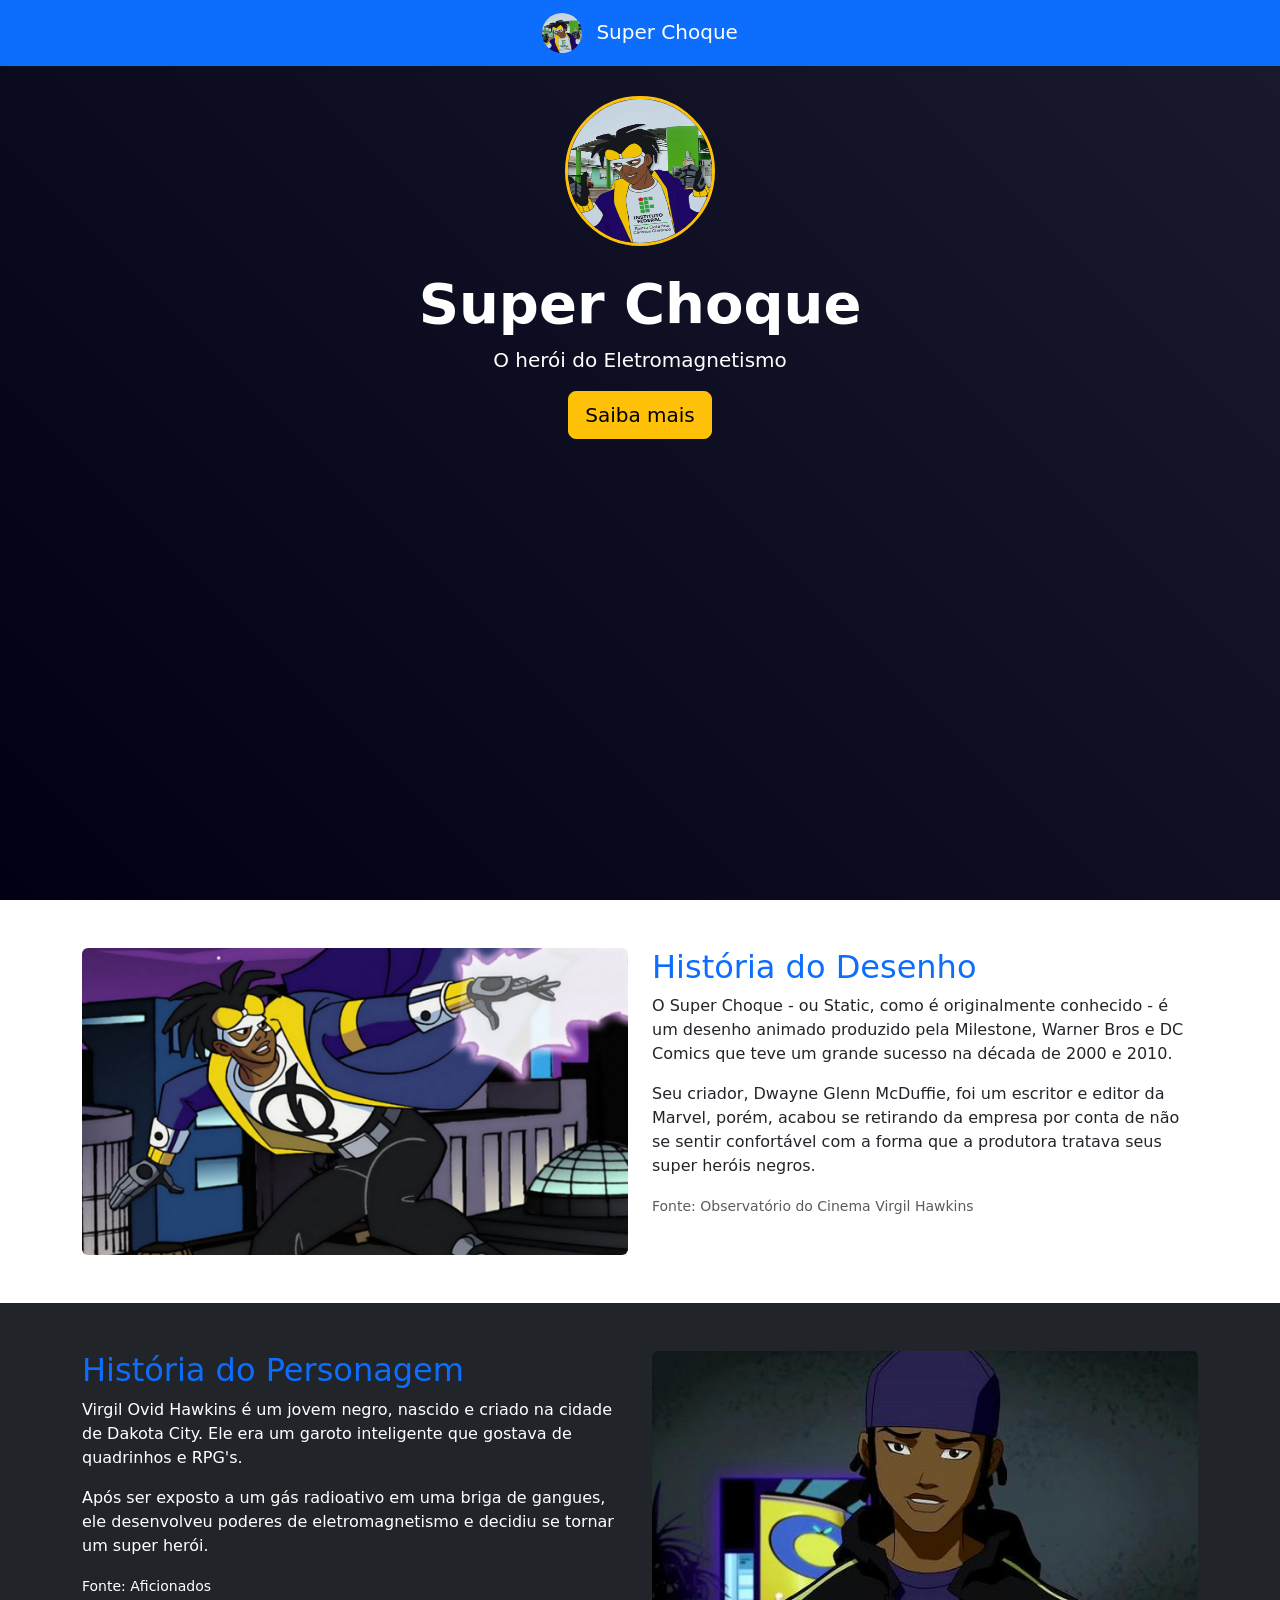
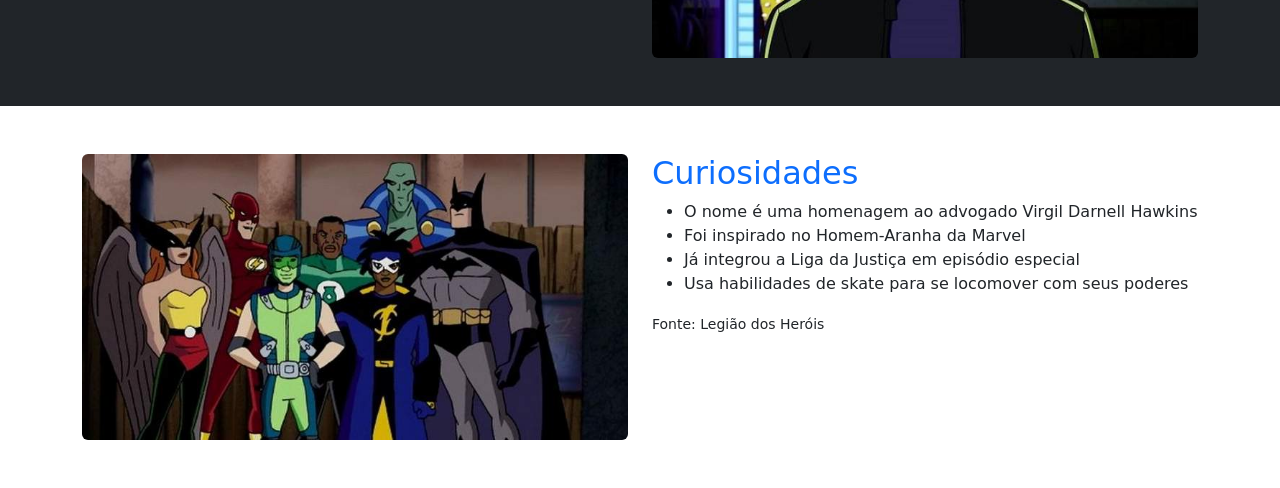
==== site_super_choque/index.html @ 977ff8c3 "commit 2 16/02/2026 pagina super choque" ====
<!doctype html>
<html lang="en">
  <head>
    <meta charset="utf-8">
    <meta name="viewport" content="width=device-width, initial-scale=1">
    <title>Site Super Choque</title>
    <link href="https://cdn.jsdelivr.net/npm/bootstrap@5.3.8/dist/css/bootstrap.min.css" rel="stylesheet" integrity="sha384-sRIl4kxILFvY47J16cr9ZwB07vP4J8+LH7qKQnuqkuIAvNWLzeN8tE5YBujZqJLB" crossorigin="anonymous">
    <link rel="stylesheet" href="../site_super_choque/css/style.css"/>
</head>
  <body>

    <!-- Menu de Navegação -->
    <nav class="navbar navbar-dark bg-primary fixed-top">
        <div class="container">
            <a class="navbar-brand mx-auto" href="#">
                <img src="../site_super_choque/img/icone_tela_principal.png" 
                width="40" 
                height="40" 
                alt="Super Choque" 
                class="rounded-circle me-2"/>
                Super Choque
            </a>
        </div>
    </nav>

    <!-- Seção Principal-->
    <header id="inicio" class="hero-section text-center text-white py-5">
        <div class="container mt-5">
            <img class="hero-image rounded-circle mb-4" src="../site_super_choque/img/icone_tela_principal.png" alt="Super Choque">
            <h1 class="display-4 fw-bold">Super Choque</h1>
            <p class="lead" href="#" class="btn btn-warning btn-lg">O herói do Eletromagnetismo</p>
            <a href="#" class="btn btn-warning btn-lg">Saiba mais</a>
        </div>
    </header>

    <!-- História do Desenho-->
    <main>
        <section id="historia" class="py-5">
            <div class="container">
                <div class="row">
                    <div class="col-6">
                        <img class="img-fluid rounded"
                        src="../site_super_choque/img/historia.jpg" alt="História Super Choque">
                    </div>
                    <div class="col-6">
                        <h2 class="text-primary">História do Desenho</h2>
                        <p>O Super Choque - ou Static, como é originalmente conhecido - é 
                            um desenho animado produzido pela Milestone, Warner Bros e DC 
                            Comics que teve um grande sucesso na década de 2000 e 2010.</p>

                        <p>Seu criador, Dwayne Glenn McDuffie, foi um escritor e editor da 
                            Marvel, porém, acabou se retirando da empresa por conta de não 
                            se sentir confortável com a forma que a produtora tratava seus 
                            super heróis negros.

                        </p>

                        <p class="text-muted">
                            <small>Fonte: Observatório do Cinema Virgil Hawkins</small>
                        </p>
                    </div>
                </div>
            </div>
        </section>
    

    <!-- História do Personagem-->
        <section id="personagem" class="bg-dark text-white py-5">
                <div class="container">
                    <div class="row">
                        <div class="col-6">
                            <h2 class="text-primary">História do Personagem</h2>
                            <p>Virgil Ovid Hawkins é um jovem negro, nascido e criado na cidade
                                 de Dakota City. Ele era um garoto inteligente que gostava de 
                                 quadrinhos e RPG's.</p>

                            <p>Após ser exposto a um gás radioativo em uma briga de gangues, 
                                ele desenvolveu poderes de eletromagnetismo e decidiu se tornar 
                                um super herói.
                            </p>
                            <p class="text-white">
                                <small>Fonte: Aficionados</small>
                            </p>
                        </div>
                        <div class="col-6">
                            <img class="img-fluid rounded"
                            src="../site_super_choque/img/historia2.jpg" alt="História do Personagem">
                        </div>
                    </div>
                </div>
        </section>

    <!-- Curiosidade -->

        <section id="Curiosidade" class="py-5">
                    <div class="container">
                        <div class="row">
                            <div class="col-6">
                                <img class="img-fluid rounded"
                                src="../site_super_choque/img/curiosidades.jpeg" alt="Curiosidade">
                            </div>
                            <div class="col-6">
                                <h2 class="text-primary">Curiosidades</h2>
                                <ul>
                                    <li>O nome é uma homenagem ao advogado Virgil Darnell Hawkins</li>
                                    <li>Foi inspirado no Homem-Aranha da Marvel</li>
                                    <li>Já integrou a Liga da Justiça em episódio especial</li>
                                    <li>Usa habilidades de skate para se locomover com seus poderes</li>
                                </ul>
                                
                                <p class="text-rounded">
                                    <small>Fonte: Legião dos Heróis</small>
                                </p>
                            </div>
                        </div>
                    </div>
            </section>


    <!-- Super Poder-->

            
            </main>

    <script src="https://cdn.jsdelivr.net/npm/bootstrap@5.3.8/dist/js/bootstrap.bundle.min.js" integrity="sha384-FKyoEForCGlyvwx9Hj09JcYn3nv7wiPVlz7YYwJrWVcXK/BmnVDxM+D2scQbITxI" crossorigin="anonymous"></script>
  </body>
</html>
---- site_super_choque/css/style.css ----
:root{
    --azul-escuro:#010115;
    --amarelo:#ffc107;
}

.hero-image {
    width: 150px;
    height: 150px;
    border: 3px solid var(--amarelo); 
}

.hero-section {
    background: linear-gradient(45deg, var(--azul-escuro), #1a1a2e);
    min-height: 100vh;
}
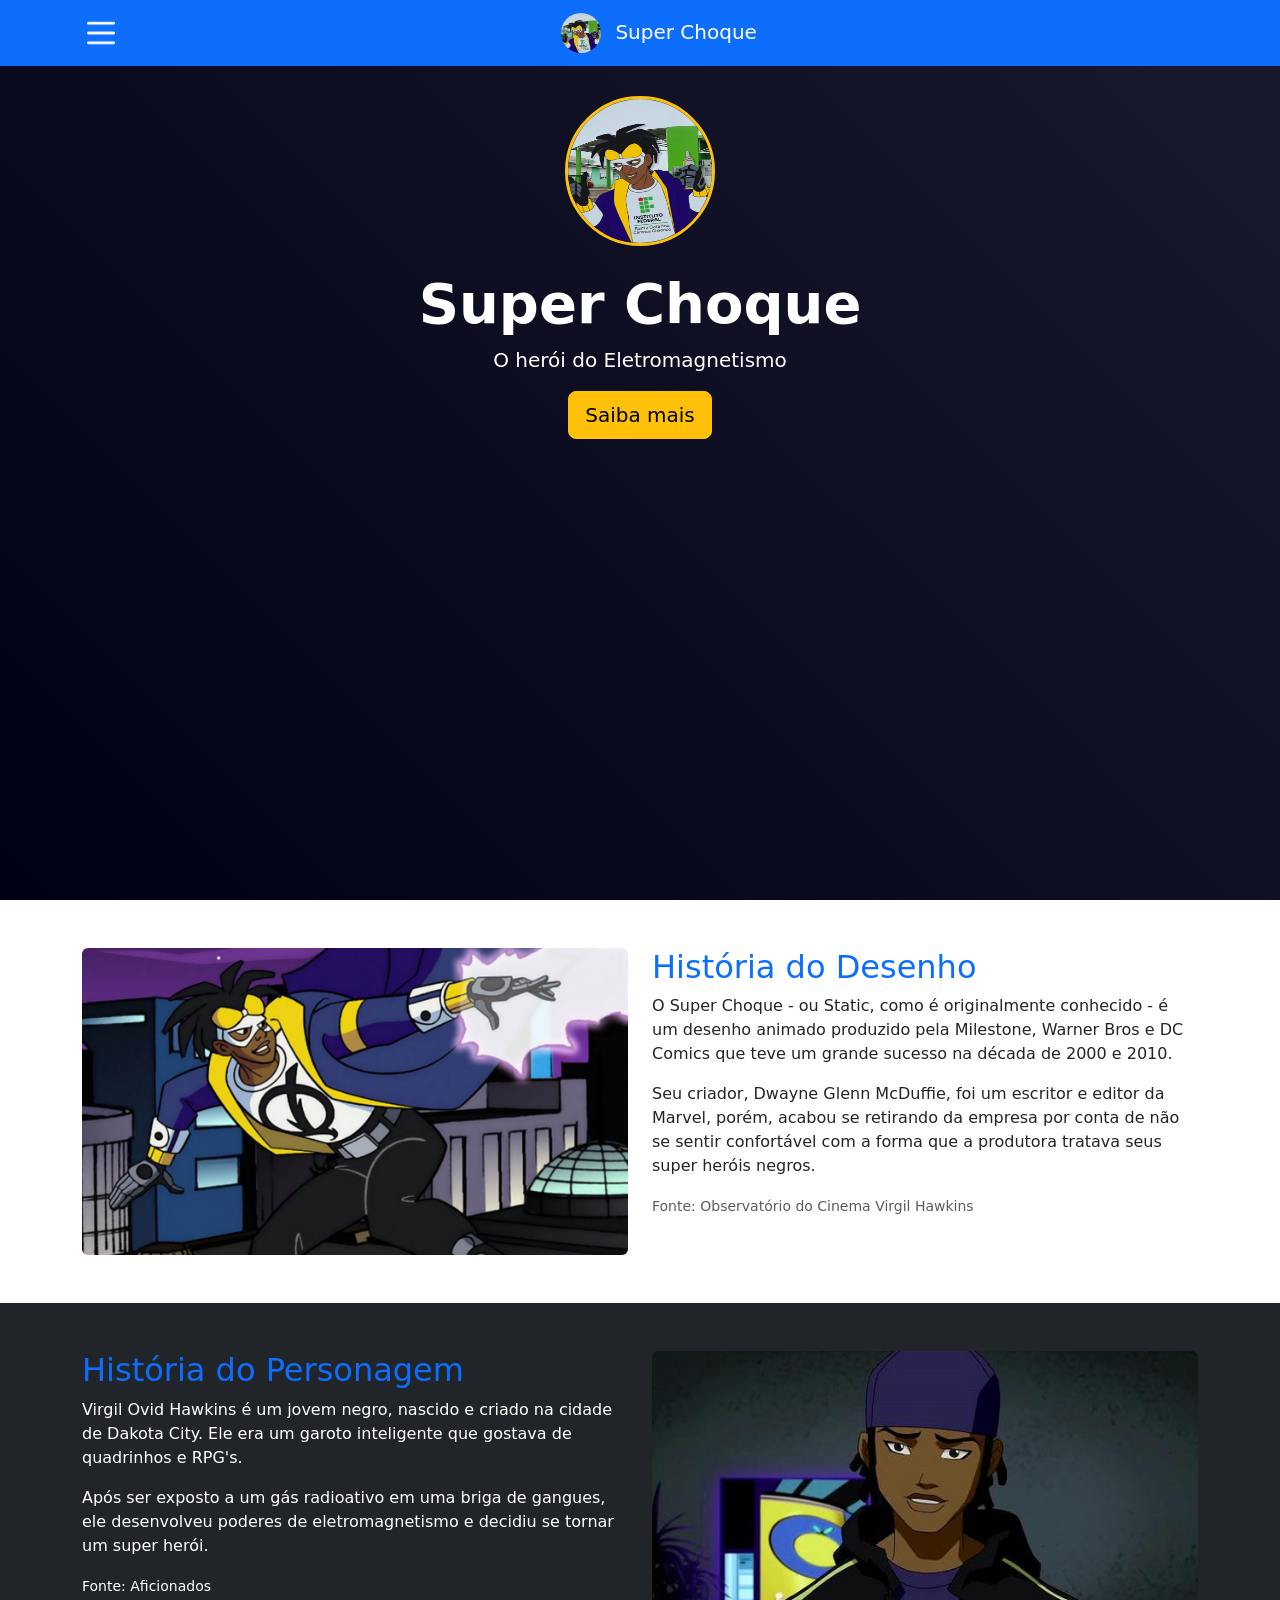
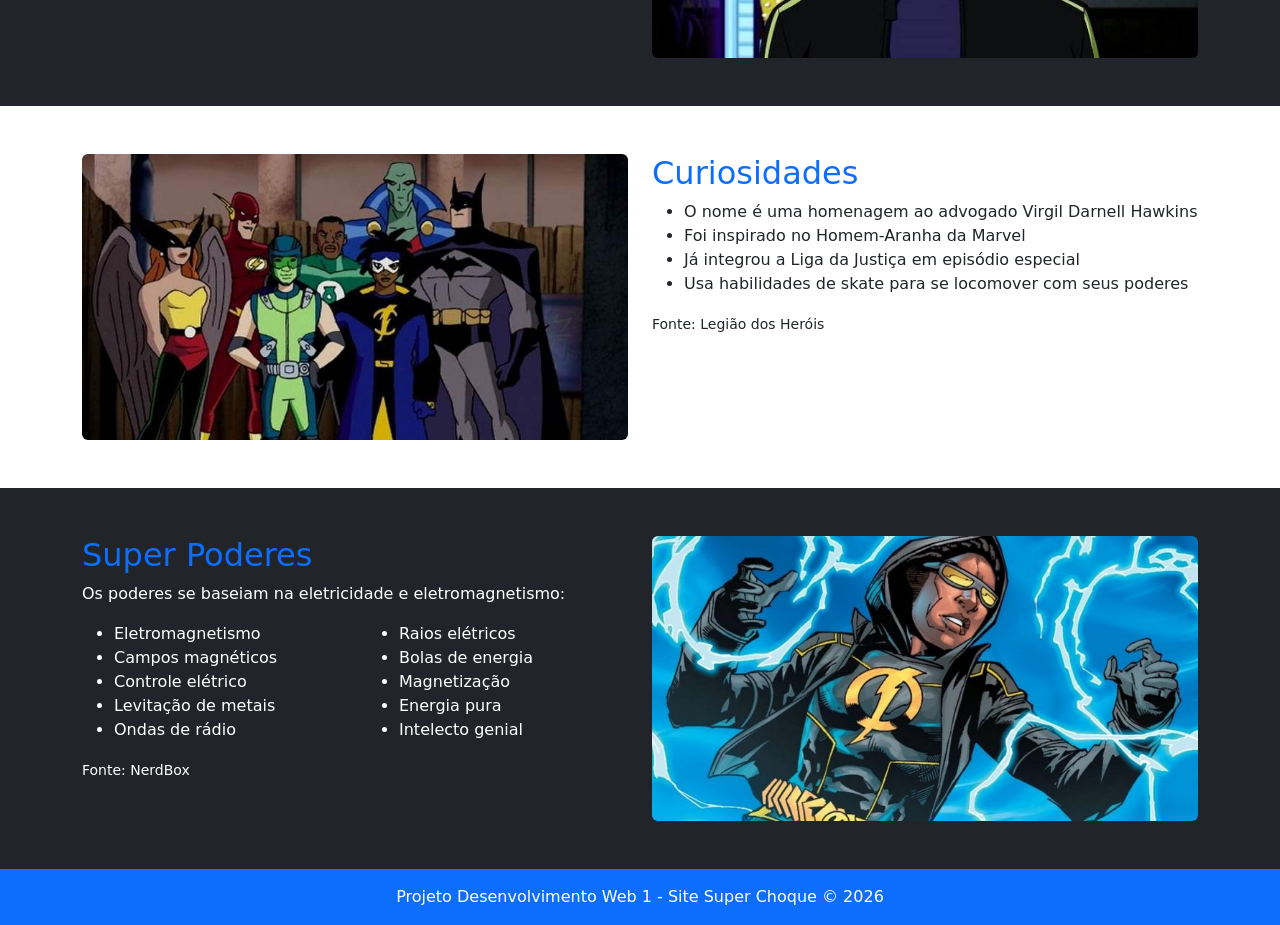
==== commit be62bac6: "commit 1" ====
--- a/site_super_choque/index.html
+++ b/site_super_choque/index.html
@@ -6,12 +6,28 @@
     <title>Site Super Choque</title>
     <link href="https://cdn.jsdelivr.net/npm/bootstrap@5.3.8/dist/css/bootstrap.min.css" rel="stylesheet" integrity="sha384-sRIl4kxILFvY47J16cr9ZwB07vP4J8+LH7qKQnuqkuIAvNWLzeN8tE5YBujZqJLB" crossorigin="anonymous">
     <link rel="stylesheet" href="../site_super_choque/css/style.css"/>
+    <script src="../site_super_choque/js/menu.js"></script>    
 </head>
   <body>
 
     <!-- Menu de Navegação -->
+
+    <div id="menu-lateral" class="menu-lateral">
+        <ul class="menu-itens">
+            <li><a href="#inicio">Início</a></li>
+            <li><a href="#historia">História</a></li>
+            <li><a href="#personagem">Personagem</a></li>
+            <li><a href="#curiosidade">Curiosidades</a></li>
+            <li><a href="#poderes">Poderes</a></li>
+        </ul>
+
+    </div>
+
     <nav class="navbar navbar-dark bg-primary fixed-top">
         <div class="container">
+            <button class="btn-menu" onclick="showMenu()">
+                <img id="img-menu" src="img/icon-hamburger-menu.png" width="28" height="28" alt="menu"/>
+            </button>
             <a class="navbar-brand mx-auto" href="#">
                 <img src="../site_super_choque/img/icone_tela_principal.png" 
                 width="40" 
@@ -29,7 +45,7 @@
             <img class="hero-image rounded-circle mb-4" src="../site_super_choque/img/icone_tela_principal.png" alt="Super Choque">
             <h1 class="display-4 fw-bold">Super Choque</h1>
             <p class="lead" href="#" class="btn btn-warning btn-lg">O herói do Eletromagnetismo</p>
-            <a href="#" class="btn btn-warning btn-lg">Saiba mais</a>
+            <a href="#historia" class="btn btn-warning btn-lg">Saiba mais</a>
         </div>
     </header>
 
@@ -92,7 +108,7 @@
 
     <!-- Curiosidade -->
 
-        <section id="Curiosidade" class="py-5">
+        <section id="curiosidade" class="py-5">
                     <div class="container">
                         <div class="row">
                             <div class="col-6">
@@ -119,8 +135,54 @@
 
     <!-- Super Poder-->
 
-            
-            </main>
+            <section id="poderes" class="bg-dark text-white py-5">
+                <div class="container">
+                    <div class="row">
+                        <div class="col-6">
+                            <h2 class="text-primary">Super Poderes</h2>
+                            <div class="row">
+                                <p>Os poderes se baseiam na eletricidade e eletromagnetismo:</p>
+                                <div class="col-6">
+                                        <ul>
+                                            <li>Eletromagnetismo</li>
+                                            <li>Campos magnéticos</li>
+                                            <li>Controle elétrico</li>
+                                            <li>Levitação de metais</li>
+                                            <li>Ondas de rádio</li>
+                                        </ul>
+                                    </div>
+                                    <div class="col-6">
+                                    <ul>
+                                        <li>Raios elétricos</li>
+                                        <li>Bolas de energia</li>
+                                        <li>Magnetização</li>
+                                        <li>Energia pura</li>
+                                        <li>Intelecto genial</li>
+                                    </ul>
+                                    </div>
+                                </div>
+                            
+                            <p class="text-white">
+                                <small>Fonte: NerdBox</small>
+                            </p>
+                        </div>
+                        <div class="col-6">
+                            <img class="img-fluid rounded"
+                            src="../site_super_choque/img/super_poder.jpeg" alt="Super Poderes">
+                        </div>
+                    </div>
+                </div>
+            </section>
+        </main>
+
+        <footer class="bg-primary text-white text-center py-3">
+            <div class="container">
+                <p class="mb-0">
+                    Projeto Desenvolvimento Web 1 - Site Super Choque &copy; 2026
+                </p>
+            </div>
+
+        </footer>
 
     <script src="https://cdn.jsdelivr.net/npm/bootstrap@5.3.8/dist/js/bootstrap.bundle.min.js" integrity="sha384-FKyoEForCGlyvwx9Hj09JcYn3nv7wiPVlz7YYwJrWVcXK/BmnVDxM+D2scQbITxI" crossorigin="anonymous"></script>
   </body>
--- a/site_super_choque/css/style.css
+++ b/site_super_choque/css/style.css
@@ -12,4 +12,53 @@
 .hero-section {
     background: linear-gradient(45deg, var(--azul-escuro), #1a1a2e);
     min-height: 100vh;
+}
+
+.btn-menu {
+    background: none;
+    border: none;
+    padding: 5px;
+}
+
+.menu-lateral {
+    position: fixed;
+    top: 0;
+    left: -250px;
+    width: 250px;
+    height: 100%;
+    background: var(--azul-escuro);
+    transition: left 0.3s;
+    padding-top: 80px;
+    z-index: 1000;/**Prioridade de carregamento?**/
+}
+
+.menu-lateral.ativa{
+    left: 0;
+}
+
+.menu-lateral ul{
+    list-style: none;
+    padding: 0;
+    margin: 0;
+}
+
+.menu-lateral a{
+    color: white;
+    text-decoration: none;
+    display: block;
+    padding: 15px 20px;
+    border-bottom: 1px solid #1a1a2e;
+}
+
+.container {
+    overflow: hidden;
+}
+
+img:hover {
+  transform: scale(0.9); 
+}
+
+img {
+  
+  transition: transform 0.3s ease;
 }
